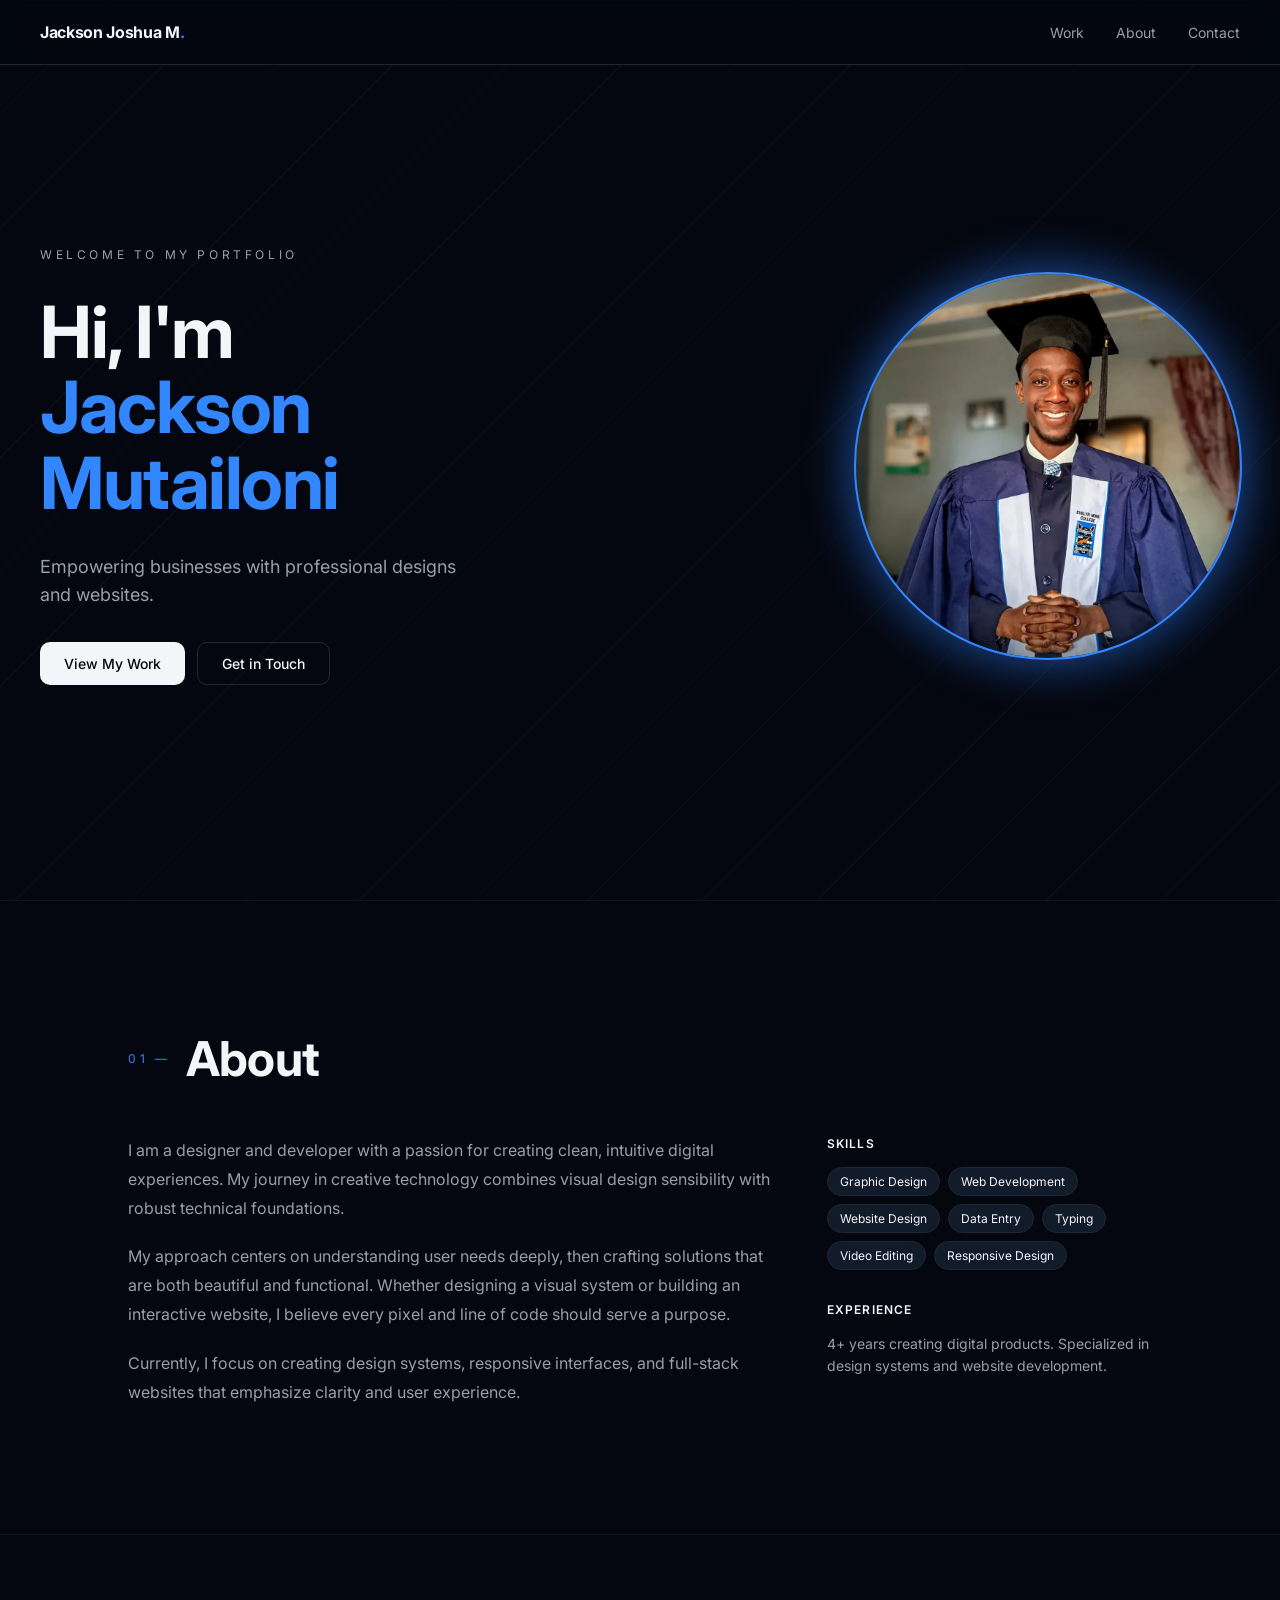
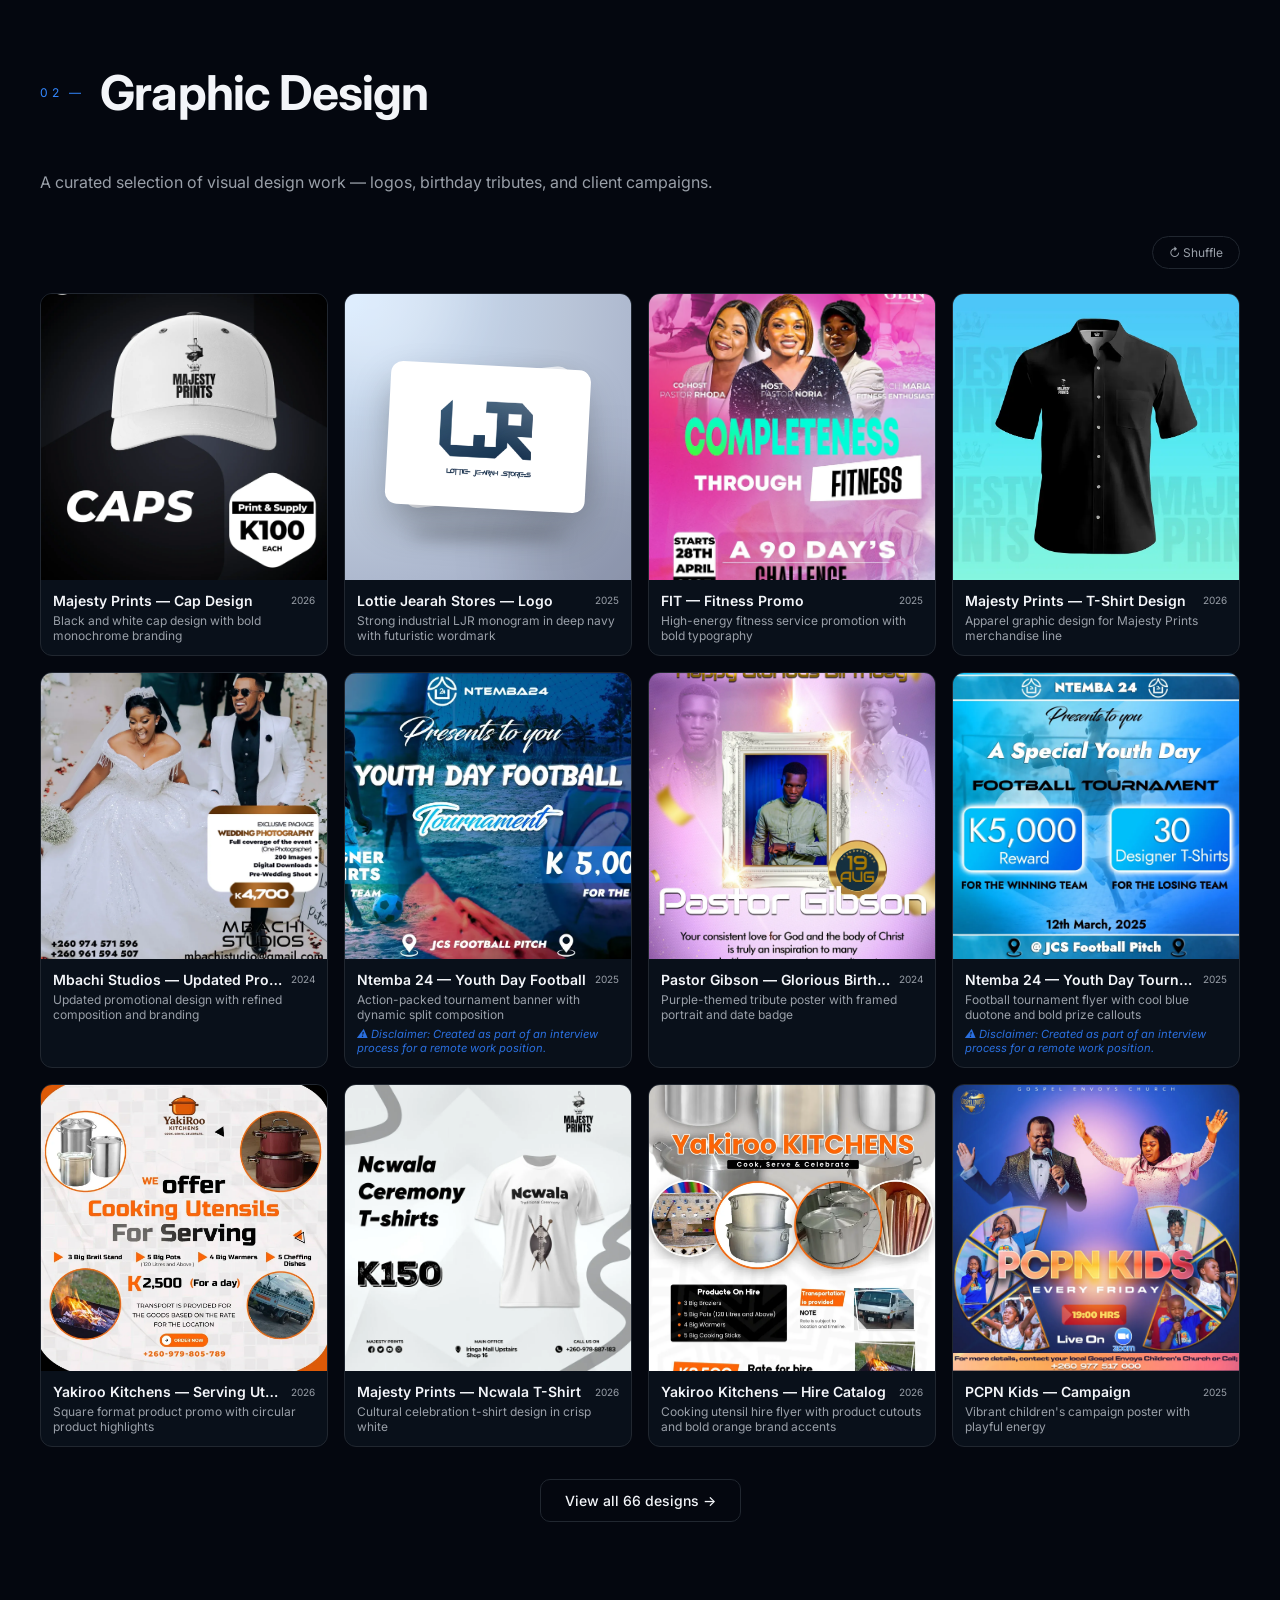
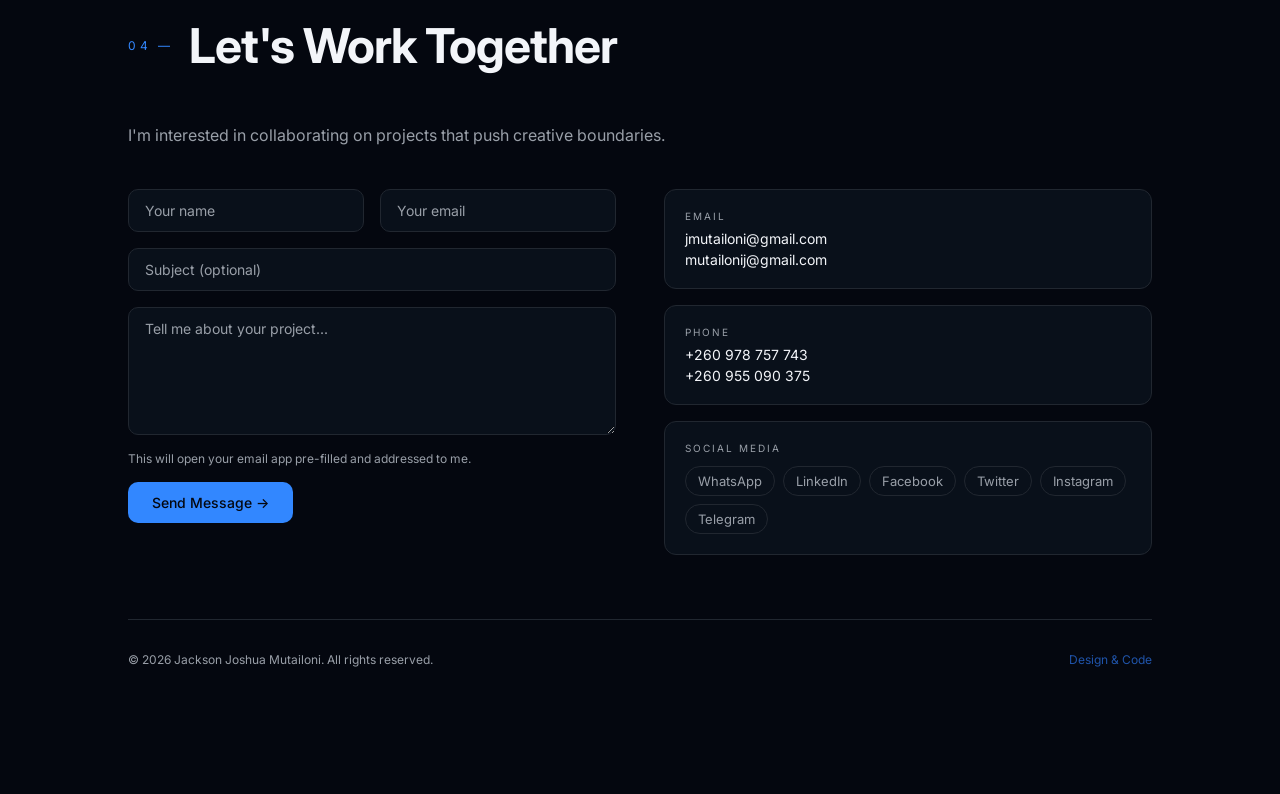
==== index.html @ e0e043cd "Add files via upload" ====
<!DOCTYPE html>
<html lang="en">
<head>
  <meta charset="UTF-8" />
  <meta name="viewport" content="width=device-width, initial-scale=1.0" />
  <title>Jackson Mutailoni — Designer & Developer Portfolio</title>

  <!-- Preconnect for Google Fonts -->
  <link rel="preconnect" href="https://fonts.googleapis.com">
  <link rel="preconnect" href="https://fonts.gstatic.com" crossorigin>
  <link href="https://fonts.googleapis.com/css2?family=Inter:wght@400;500;600;700&display=swap" rel="stylesheet">

  <!-- Preload hero image (above the fold — no lazy load) -->
  <link rel="preload" as="image" href="images/profile.webp" type="image/webp">

  <!-- Stylesheet -->
  <link rel="stylesheet" href="css/style.css">
</head>
<body>

  <header class="site-header">
    <div class="header-inner">
      <a href="#top" class="logo">Jackson Joshua M<span>.</span></a>
      <nav class="nav">
        <a href="#work">Work</a>
        <a href="#about">About</a>
        <a href="#contact">Contact</a>
      </nav>
    </div>
  </header>

  <main>
    <!-- ── Hero ── -->
    <section id="top" class="hero">
      <div class="hero-inner">
        <div class="hero-text">
          <p class="hero-eyebrow">Welcome to my portfolio</p>
          <h1 class="hero-title">
            Hi, I'm <br><span class="accent">Jackson Mutailoni</span>
          </h1>
          <p class="hero-sub">Empowering businesses with professional designs and websites.</p>
          <div class="hero-btns">
            <a href="#work" class="btn-primary">View My Work</a>
            <a href="#contact" class="btn-outline">Get in Touch</a>
          </div>
        </div>
        <div class="hero-photo-wrap">
          <div class="hero-photo-ring">
            <div class="hero-photo-glow"></div>
            <div class="hero-photo-circle">
              <!-- fetchpriority=high: hero image loads first, no lazy -->
              <img src="images/profile.webp" alt="Jackson Mutailoni" fetchpriority="high" width="600" height="600" />
            </div>
          </div>
        </div>
      </div>
    </section>

    <!-- ── About ── -->
    <section id="about" class="section reveal">
      <div class="section-inner-md">
        <div class="section-heading">
          <span class="section-num">01 —</span>
          <h2 class="section-title">About</h2>
        </div>
        <div class="about-grid">
          <div class="about-text">
            <p>I am a designer and developer with a passion for creating clean, intuitive digital experiences. My journey in creative technology combines visual design sensibility with robust technical foundations.</p>
            <p>My approach centers on understanding user needs deeply, then crafting solutions that are both beautiful and functional. Whether designing a visual system or building an interactive website, I believe every pixel and line of code should serve a purpose.</p>
            <p>Currently, I focus on creating design systems, responsive interfaces, and full-stack websites that emphasize clarity and user experience.</p>
          </div>
          <div>
            <h3 class="skills-title">Skills</h3>
            <div class="skills-list" id="skillsList"></div>
            <h3 class="skills-title">Experience</h3>
            <p class="exp-text">4+ years creating digital products. Specialized in design systems and website development.</p>
          </div>
        </div>
      </div>
    </section>

    <!-- ── Graphic Design ── -->
    <section id="work" class="section reveal">
      <div class="section-inner">
        <div class="section-heading">
          <span class="section-num">02 —</span>
          <h2 class="section-title">Graphic Design</h2>
        </div>
        <p class="section-sub">A curated selection of visual design work — logos, birthday tributes, and client campaigns.</p>
        <div class="shuffle-row">
          <button class="btn-shuffle" id="shuffleBtn">↻ Shuffle</button>
        </div>
        <div class="design-grid" id="designGrid"></div>
        <div style="text-align:center">
          <a href="designs.html" class="btn-view-all" id="viewAllBtn">View all designs →</a>
        </div>
      </div>
    </section>

    <!-- ── Web Development ── -->
    <section id="web" class="section reveal">
      <div class="section-inner">
        <div class="section-heading">
          <span class="section-num">03 —</span>
          <h2 class="section-title">Website Design & Development</h2>
        </div>
        <p class="section-sub">Featured projects demonstrating full-stack development, responsive design, and performance optimization.</p>
        <div class="projects-grid" id="projectsGrid"></div>
      </div>
    </section>

    <!-- ── Contact ── -->
    <section id="contact" class="section reveal">
      <div class="section-inner-md">
        <div class="section-heading">
          <span class="section-num">04 —</span>
          <h2 class="section-title">Let's Work Together</h2>
        </div>
        <p class="section-sub">I'm interested in collaborating on projects that push creative boundaries.</p>
        <div class="contact-grid">
          <form class="contact-form" id="contactForm">
            <div class="form-row">
              <input class="form-input" type="text" id="fname" placeholder="Your name" required />
              <input class="form-input" type="email" id="femail" placeholder="Your email" required />
            </div>
            <input class="form-input" type="text" id="fsubject" placeholder="Subject (optional)" />
            <textarea class="form-input form-textarea" id="fmessage" rows="5" placeholder="Tell me about your project..." required></textarea>
            <div class="form-footer">
              <p class="form-note" id="formNote">This will open your email app pre-filled and addressed to me.</p>
              <button type="submit" class="btn-send">Send Message →</button>
            </div>
          </form>
          <div class="contact-cards">
            <div class="contact-card">
              <p class="contact-card-label">Email</p>
              <a href="mailto:jmutailoni@gmail.com" class="contact-card-value">jmutailoni@gmail.com</a>
              <a href="mailto:mutailonij@gmail.com" class="contact-card-value" style="margin-top:0.25rem">mutailonij@gmail.com</a>
            </div>
            <div class="contact-card">
              <p class="contact-card-label">Phone</p>
              <a href="tel:+260978757743" class="contact-card-value">+260 978 757 743</a>
              <a href="tel:+260955090375" class="contact-card-value" style="margin-top:0.25rem">+260 955 090 375</a>
            </div>
            
            <div class="socials-card">
              <p class="socials-label">Social Media</p>
              <div class="social-links">
                <a href="https://wa.me/260955090375" target="_blank" rel="noreferrer" class="social-link">WhatsApp</a>
                <a href="https://www.linkedin.com/in/jackson-mutailoni-601905213/" target="_blank" rel="noreferrer" class="social-link">LinkedIn</a>
                <a href="https://web.facebook.com/profile.php?id=100010753353886" target="_blank" rel="noreferrer" class="social-link">Facebook</a>
                <a href="https://x.com/JMutailoni1" target="_blank" rel="noreferrer" class="social-link">Twitter</a>
                <a href="https://www.instagram.com/jackson_joshua_mutailoni/" target="_blank" rel="noreferrer" class="social-link">Instagram</a>
                <a href="https://t.me/jacksonjjmm" target="_blank" rel="noreferrer" class="social-link">Telegram</a>
              </div>
            </div>
          </div>
        </div>
        <footer>
          <p class="footer-copy">© <span id="year"></span> Jackson Joshua Mutailoni. All rights reserved.</p>
          <p class="footer-tag">Design & Code</p>
        </footer>
      </div>
    </section>
  </main>

  <!-- ── Lightbox ── -->
  <div class="lightbox hidden" id="lightbox">
    <button class="lb-close" id="lbClose">✕</button>
    <button class="lb-prev" id="lbPrev">&#8249;</button>
    <button class="lb-next" id="lbNext">&#8250;</button>
    <div class="lb-content" id="lbContent"></div>
  </div>

  <!-- Scripts deferred so they don't block rendering -->
  <script src="js/works-data.js" defer></script>
  <script src="js/index.js" defer></script>
</body>
</html>
---- css/style.css ----
/* ── Reset & Variables ── */
:root {
  --radius: 0.625rem;
  --background: oklch(0.13 0.02 260);
  --foreground: oklch(0.97 0.005 260);
  --card: oklch(0.17 0.025 260);
  --card-foreground: oklch(0.97 0.005 260);
  --primary: oklch(0.65 0.22 260);
  --primary-foreground: oklch(0.13 0.02 260);
  --secondary: oklch(0.22 0.03 260);
  --secondary-foreground: oklch(0.97 0.005 260);
  --muted: oklch(0.22 0.03 260);
  --muted-foreground: oklch(0.7 0.015 260);
  --border: oklch(0.27 0.02 260);
  --input: oklch(0.27 0.02 260);
  --ring: oklch(0.65 0.22 260);
}

*, *::before, *::after { box-sizing: border-box; margin: 0; padding: 0; border-color: var(--border); }
html { scroll-behavior: smooth; }
body {
  background-color: var(--background);
  color: var(--foreground);
  font-family: 'Inter', ui-sans-serif, system-ui, -apple-system, "Segoe UI", Roboto, sans-serif;
  min-height: 100vh;
  -webkit-font-smoothing: antialiased;
}
h1, h2, h3, h4 { letter-spacing: -0.02em; }
a { text-decoration: none; color: inherit; }
img { display: block; max-width: 100%; }
button { cursor: pointer; font-family: inherit; border: none; background: none; }

/* ── Reveal Animation ── */
.reveal { opacity: 0; transform: translateY(28px); transition: opacity 0.8s ease-out, transform 0.8s cubic-bezier(0.22, 1, 0.36, 1); will-change: opacity, transform; }
.reveal.is-visible { opacity: 1; transform: translateY(0); }
@media (prefers-reduced-motion: reduce) { .reveal { opacity: 1; transform: none; transition: none; } }

/* ── Header ── */
.site-header {
  position: fixed; top: 0; left: 0; right: 0; z-index: 50;
  backdrop-filter: blur(12px); -webkit-backdrop-filter: blur(12px);
  background: oklch(0.13 0.02 260 / 0.7);
  border-bottom: 1px solid var(--border);
}
.header-inner {
  max-width: 80rem; margin: 0 auto; padding: 0 1.5rem;
  height: 4rem; display: flex; align-items: center; justify-content: space-between;
}
@media (min-width: 768px) { .header-inner { padding: 0 2.5rem; } }
.logo { font-weight: 700; letter-spacing: -0.02em; color: var(--foreground); font-size: 1rem; }
.logo span { color: var(--primary); }
.nav { display: flex; align-items: center; gap: 1.5rem; }
@media (min-width: 768px) { .nav { gap: 2rem; } }
.nav a { font-size: 0.875rem; color: var(--muted-foreground); transition: color 0.2s; }
.nav a:hover { color: var(--foreground); }

/* ── Hero ── */
.hero {
  position: relative; min-height: 100vh; display: flex; align-items: center; padding: 6rem 1.5rem 4rem;
  background-image: repeating-linear-gradient(135deg, transparent 0, transparent 80px, oklch(1 0 0 / 0.025) 80px, oklch(1 0 0 / 0.025) 81px);
}
@media (min-width: 768px) { .hero { padding: 6rem 2.5rem 4rem; } }
.hero-inner { max-width: 80rem; margin: 0 auto; width: 100%; display: grid; gap: 3rem; align-items: center; }
@media (min-width: 768px) { .hero-inner { grid-template-columns: 1fr 1fr; gap: 4rem; } }
.hero-text { display: flex; flex-direction: column; gap: 2rem; }
.hero-eyebrow { font-size: 0.75rem; letter-spacing: 0.3em; text-transform: uppercase; color: var(--muted-foreground); }
.hero-title { font-size: clamp(2.75rem, 7vw, 4.5rem); font-weight: 700; line-height: 1.05; }
.hero-title .accent { color: var(--primary); }
.hero-sub { font-size: 1.125rem; color: var(--muted-foreground); max-width: 28rem; line-height: 1.6; }
.hero-btns { display: flex; flex-wrap: wrap; gap: 0.75rem; }
.btn-primary {
  display: inline-flex; align-items: center; justify-content: center;
  border-radius: var(--radius); background: var(--foreground); color: var(--background);
  padding: 0.75rem 1.5rem; font-size: 0.875rem; font-weight: 500; transition: opacity 0.2s;
}
.btn-primary:hover { opacity: 0.9; }
.btn-outline {
  display: inline-flex; align-items: center; justify-content: center;
  border-radius: var(--radius); border: 1px solid var(--border); background: transparent;
  color: var(--foreground); padding: 0.75rem 1.5rem; font-size: 0.875rem; font-weight: 500; transition: background 0.2s;
}
.btn-outline:hover { background: var(--secondary); }
.hero-photo-wrap { display: flex; justify-content: center; }
@media (min-width: 768px) { .hero-photo-wrap { justify-content: flex-end; } }
.hero-photo-ring { position: relative; }
.hero-photo-glow { position: absolute; inset: -0.5rem; border-radius: 50%; background: oklch(0.65 0.22 260 / 0.2); filter: blur(24px); }
.hero-photo-circle {
  position: relative;
  width: clamp(16rem, 30vw, 26rem); height: clamp(16rem, 30vw, 26rem);
  border-radius: 50%; overflow: hidden;
  outline: 2px solid var(--primary);
  box-shadow: 0 0 60px -10px oklch(0.65 0.22 260 / 0.6);
}
.hero-photo-circle img { width: 100%; height: 100%; object-fit: cover; object-position: center top; }

/* ── Section shared ── */
.section { padding: 6rem 1.5rem; border-top: 1px solid oklch(0.27 0.02 260 / 0.4); }
@media (min-width: 768px) { .section { padding: 8rem 2.5rem; } }
.section-inner { max-width: 80rem; margin: 0 auto; }
.section-inner-md { max-width: 64rem; margin: 0 auto; }
.section-heading { display: flex; align-items: center; gap: 1rem; margin-bottom: 3rem; }
.section-num { font-size: 0.75rem; letter-spacing: 0.3em; text-transform: uppercase; color: var(--primary); }
.section-title { font-size: clamp(2rem, 5vw, 3rem); font-weight: 700; }
.section-sub { color: var(--muted-foreground); max-width: 42rem; margin-bottom: 2.5rem; line-height: 1.6; }

/* ── About ── */
.about-grid { display: grid; gap: 3rem; }
@media (min-width: 768px) { .about-grid { grid-template-columns: 2fr 1fr; } }
.about-text { display: flex; flex-direction: column; gap: 1.25rem; color: var(--muted-foreground); line-height: 1.8; }
.skills-title { font-size: 0.75rem; font-weight: 600; letter-spacing: 0.1em; text-transform: uppercase; color: var(--foreground); margin-bottom: 1rem; }
.skills-list { display: flex; flex-wrap: wrap; gap: 0.5rem; margin-bottom: 2rem; }
.skill-tag { font-size: 0.75rem; padding: 0.375rem 0.75rem; border-radius: 9999px; background: var(--secondary); color: var(--secondary-foreground); border: 1px solid var(--border); }
.exp-text { font-size: 0.875rem; color: var(--muted-foreground); line-height: 1.6; }

/* ── Graphic Design ── */
.shuffle-row { display: flex; justify-content: flex-end; margin-bottom: 1.5rem; }
.btn-shuffle { font-size: 0.75rem; padding: 0.5rem 1rem; border-radius: 9999px; border: 1px solid var(--border); color: var(--muted-foreground); background: transparent; transition: color 0.2s, border-color 0.2s; }
.btn-shuffle:hover { color: var(--foreground); border-color: oklch(0.97 0.005 260 / 0.4); }
.design-grid { display: grid; grid-template-columns: repeat(2, 1fr); gap: 1rem; }
@media (min-width: 768px) { .design-grid { grid-template-columns: repeat(3, 1fr); } }
@media (min-width: 1024px) { .design-grid { grid-template-columns: repeat(4, 1fr); } }

.design-card {
  border-radius: 0.75rem; overflow: hidden;
  background: var(--card); border: 1px solid var(--border);
  transition: border-color 0.3s, box-shadow 0.3s, transform 0.3s; cursor: pointer;
}
.design-card:hover { border-color: oklch(0.65 0.22 260 / 0.6); box-shadow: 0 25px 50px -12px oklch(0.65 0.22 260 / 0.1); transform: translateY(-4px); }
.card-thumb { position: relative; aspect-ratio: 1/1; overflow: hidden; background: var(--secondary); }
.card-thumb img { width: 100%; height: 100%; object-fit: cover; transition: transform 0.5s; }
.design-card:hover .card-thumb img { transform: scale(1.05); }
.card-cat-badge {
  position: absolute; top: 0.75rem; right: 0.75rem;
  font-size: 0.625rem; letter-spacing: 0.2em; text-transform: uppercase;
  background: oklch(0.13 0.02 260 / 0.8); color: var(--foreground);
  padding: 0.25rem 0.5rem; border-radius: 9999px; backdrop-filter: blur(4px);
  opacity: 0; transition: opacity 0.2s;
}
.design-card:hover .card-cat-badge { opacity: 1; }
.card-overlay {
  position: absolute; inset: 0;
  background: linear-gradient(to top, oklch(0.13 0.02 260 / 0.8), transparent);
  opacity: 0; transition: opacity 0.2s; display: flex; align-items: flex-end; padding: 1rem;
}
.card-overlay span { font-size: 0.75rem; color: oklch(0.97 0.005 260 / 0.9); }
.design-card:hover .card-overlay { opacity: 1; }

/* ── Logo Mockup ── */
.logo-mockup-wrap { width: 100%; height: 100%; transition: transform 0.5s; }
.design-card:hover .logo-mockup-wrap { transform: scale(1.05); }
.logo-mockup { position: relative; width: 100%; height: 100%; overflow: hidden; background: radial-gradient(ellipse at top left, oklch(0.92 0.04 250), oklch(0.82 0.03 260) 55%, oklch(0.72 0.04 270)); }
.logo-mockup-glow-tl { pointer-events: none; position: absolute; top: -33%; left: -25%; width: 66%; height: 66%; border-radius: 50%; background: rgba(255,255,255,0.3); filter: blur(32px); }
.logo-mockup-glow-br { pointer-events: none; position: absolute; bottom: -25%; right: -25%; width: 66%; height: 66%; border-radius: 50%; background: rgba(0,0,0,0.1); filter: blur(32px); }
.logo-card-back { position: absolute; left: 50%; top: 50%; transform: translate(-50%,-50%) rotate(-6deg); width: 62%; height: 44%; border-radius: 0.75rem; background: rgba(255,255,255,0.7); box-shadow: 0 10px 30px rgba(0,0,0,0.15); }
.logo-card-front { position: absolute; left: 50%; top: 50%; transform: translate(-50%,-50%) rotate(3deg); width: 70%; height: 50%; border-radius: 0.75rem; background: #fff; box-shadow: 0 20px 40px rgba(0,0,0,0.2); display: flex; align-items: center; justify-content: center; padding: 1rem; overflow: hidden; }
.logo-card-front img { max-width: 100%; max-height: 100%; object-fit: contain; }
.logo-card-shine { pointer-events: none; position: absolute; inset: 0; border-radius: 0.75rem; background: linear-gradient(to top right, transparent, rgba(255,255,255,0), rgba(255,255,255,0.4)); }
.logo-card-shadow { pointer-events: none; position: absolute; left: 50%; transform: translateX(-50%); bottom: 14%; width: 55%; height: 12px; border-radius: 50%; background: rgba(0,0,0,0.25); filter: blur(8px); }

.card-info { padding: 0.75rem; }
.card-info-row { display: flex; align-items: center; justify-content: space-between; gap: 0.5rem; margin-bottom: 0.25rem; }
.card-title { font-size: 0.875rem; font-weight: 600; color: var(--foreground); white-space: nowrap; overflow: hidden; text-overflow: ellipsis; }
.card-year { font-size: 0.625rem; color: var(--muted-foreground); flex-shrink: 0; }
.card-desc { font-size: 0.75rem; color: var(--muted-foreground); display: -webkit-box; -webkit-line-clamp: 2; -webkit-box-orient: vertical; overflow: hidden; }
.card-note { font-size: 0.7rem; color: oklch(0.65 0.22 260 / 0.8); font-style: italic; margin-top: 0.35rem; }

.btn-view-all {
  display: inline-flex; align-items: center; justify-content: center; margin-top: 2rem;
  border-radius: var(--radius); border: 1px solid var(--border); background: transparent;
  color: var(--foreground); padding: 0.75rem 1.5rem; font-size: 0.875rem; font-weight: 500; transition: background 0.2s;
}
.btn-view-all:hover { background: var(--secondary); }

/* ── Web Projects ── */
.projects-grid { display: grid; gap: 1.5rem; }
@media (min-width: 768px) { .projects-grid { grid-template-columns: repeat(3, 1fr); } }
.project-card { background: var(--card); border: 1px solid var(--border); border-radius: 0.75rem; padding: 1.5rem; transition: border-color 0.3s, box-shadow 0.3s; }
.project-card:hover { border-color: oklch(0.65 0.22 260 / 0.5); box-shadow: 0 10px 40px -10px oklch(0.65 0.22 260 / 0.1); }
.project-year { font-size: 0.75rem; letter-spacing: 0.1em; color: var(--primary); margin-bottom: 0.5rem; display: block; }
.project-name { font-size: 1.125rem; font-weight: 700; margin-bottom: 0.5rem; }
.project-desc { font-size: 0.875rem; color: var(--muted-foreground); line-height: 1.6; margin-bottom: 1rem; }
.project-stack { display: flex; flex-wrap: wrap; gap: 0.375rem; }
.stack-tag { font-size: 0.75rem; padding: 0.25rem 0.625rem; border-radius: 9999px; background: var(--secondary); border: 1px solid var(--border); color: var(--muted-foreground); }
.project-footer { margin-top: 1rem; padding-top: 0.75rem; border-top: 1px solid var(--border); }
.project-link { font-size: 0.8125rem; font-weight: 500; color: var(--primary); transition: opacity 0.2s; }
.project-link:hover { opacity: 0.75; }
.project-link--soon { font-size: 0.8125rem; color: var(--muted-foreground); font-style: italic; cursor: default; }

/* ── Contact ── */
.contact-grid { display: grid; gap: 3rem; }
@media (min-width: 768px) { .contact-grid { grid-template-columns: 1fr 1fr; } }
.contact-form { display: flex; flex-direction: column; gap: 1rem; }
.form-row { display: grid; grid-template-columns: 1fr 1fr; gap: 1rem; }
@media (max-width: 420px) { .form-row { grid-template-columns: 1fr; } }
.form-input {
  width: 100%; padding: 0.75rem 1rem; border-radius: var(--radius);
  background: var(--card); border: 1px solid var(--border);
  color: var(--foreground); font-size: 0.875rem; font-family: inherit;
  transition: border-color 0.2s, box-shadow 0.2s; outline: none;
}
.form-input:focus { border-color: var(--primary); box-shadow: 0 0 0 3px oklch(0.65 0.22 260 / 0.15); }
.form-input::placeholder { color: var(--muted-foreground); }
.form-textarea { resize: vertical; min-height: 8rem; }
.form-footer { display: flex; align-items: center; justify-content: space-between; gap: 1rem; flex-wrap: wrap; }
.form-note { font-size: 0.75rem; color: var(--muted-foreground); }
.btn-send {
  display: inline-flex; align-items: center; gap: 0.5rem;
  background: var(--primary); color: var(--primary-foreground);
  padding: 0.75rem 1.5rem; border-radius: var(--radius);
  font-size: 0.875rem; font-weight: 500; transition: opacity 0.2s; border: none; cursor: pointer; font-family: inherit;
}
.btn-send:hover { opacity: 0.9; }
.contact-cards { display: flex; flex-direction: column; gap: 1rem; }
.contact-card { background: var(--card); border: 1px solid var(--border); border-radius: 0.75rem; padding: 1.25rem; }
.contact-card-label { font-size: 0.625rem; letter-spacing: 0.2em; text-transform: uppercase; color: var(--muted-foreground); margin-bottom: 0.5rem; }
.contact-card-value { font-size: 0.875rem; color: var(--foreground); transition: color 0.2s; display: block; }
.contact-card-value:hover { color: var(--primary); }
.socials-card { background: var(--card); border: 1px solid var(--border); border-radius: 0.75rem; padding: 1.25rem; }
.socials-label { font-size: 0.625rem; letter-spacing: 0.2em; text-transform: uppercase; color: var(--muted-foreground); margin-bottom: 0.75rem; }
.social-links { display: flex; flex-wrap: wrap; gap: 0.5rem; }
.social-link { font-size: 0.8125rem; color: var(--muted-foreground); padding: 0.375rem 0.75rem; border-radius: 9999px; border: 1px solid var(--border); transition: color 0.2s, border-color 0.2s; }
.social-link:hover { color: var(--foreground); border-color: oklch(0.97 0.005 260 / 0.4); }

footer { margin-top: 4rem; padding-top: 2rem; border-top: 1px solid var(--border); display: flex; align-items: center; justify-content: space-between; flex-wrap: wrap; gap: 1rem; }
.footer-copy { font-size: 0.75rem; color: var(--muted-foreground); }
.footer-tag { font-size: 0.75rem; color: oklch(0.65 0.22 260 / 0.6); }

/* ── Lightbox ── */
.lightbox { position: fixed; inset: 0; z-index: 100; background: oklch(0.13 0.02 260 / 0.95); backdrop-filter: blur(12px); display: flex; align-items: center; justify-content: center; padding: 1rem; animation: fadeIn 0.2s ease; }
@media (min-width: 768px) { .lightbox { padding: 2.5rem; } }
@keyframes fadeIn { from { opacity: 0; } to { opacity: 1; } }
.lightbox.hidden { display: none; }
.lb-close { position: absolute; top: 1rem; right: 1rem; width: 2.5rem; height: 2.5rem; border-radius: 50%; background: var(--card); border: 1px solid var(--border); color: var(--foreground); display: flex; align-items: center; justify-content: center; font-size: 1.25rem; transition: background 0.2s, color 0.2s; cursor: pointer; }
@media (min-width: 768px) { .lb-close { top: 1.5rem; right: 1.5rem; } }
.lb-close:hover { background: var(--primary); color: var(--primary-foreground); }
.lb-prev, .lb-next { position: absolute; top: 50%; transform: translateY(-50%); width: 3rem; height: 3rem; border-radius: 50%; background: oklch(0.17 0.025 260 / 0.9); border: 1px solid var(--border); color: var(--foreground); display: flex; align-items: center; justify-content: center; font-size: 1.5rem; transition: background 0.2s, color 0.2s; cursor: pointer; z-index: 10; }
.lb-prev { left: 0.5rem; } .lb-next { right: 0.5rem; }
@media (max-width: 480px) {
  .lb-prev, .lb-next { width: 2.25rem; height: 2.25rem; font-size: 1.125rem; }
  .lb-close { width: 2rem; height: 2rem; font-size: 1rem; }
}
@media (min-width: 768px) { .lb-prev { left: 1.5rem; } .lb-next { right: 1.5rem; } }
.lb-prev:hover, .lb-next:hover { background: var(--primary); color: var(--primary-foreground); }
.lb-content { max-width: 64rem; max-height: 100%; display: flex; flex-direction: column; gap: 1rem; align-items: center; }
.lb-img-wrap { position: relative; max-height: 80vh; max-width: 100%; overflow: hidden; border-radius: 0.75rem; display: flex; align-items: center; justify-content: center; touch-action: none; }
.lb-img { max-height: 80vh; max-width: 100%; object-fit: contain; border-radius: 0.75rem; box-shadow: 0 25px 50px rgba(0,0,0,0.5); transition: transform 0.15s ease-out; user-select: none; -webkit-user-drag: none; }
.lb-zoom-controls {
  position: absolute; bottom: 0.75rem; left: 50%; transform: translateX(-50%);
  display: flex; align-items: center; gap: 0.5rem;
  background: oklch(0.13 0.02 260 / 0.85); border: 1px solid var(--border);
  border-radius: 9999px; padding: 0.35rem 0.6rem; backdrop-filter: blur(6px);
}
.lb-zoom-controls.lb-zoom-hidden { display: none; }
.lb-zoom-btn {
  width: 1.75rem; height: 1.75rem; border-radius: 50%; background: var(--card);
  border: 1px solid var(--border); color: var(--foreground);
  display: flex; align-items: center; justify-content: center;
  font-size: 1rem; line-height: 1; cursor: pointer; transition: background 0.2s, color 0.2s;
}
.lb-zoom-btn:hover { background: var(--primary); color: var(--primary-foreground); }
.lb-zoom-reset { font-size: 0.85rem; }
.lb-zoom-pct { font-size: 0.7rem; color: var(--muted-foreground); min-width: 2.75rem; text-align: center; }
.lb-logo-wrap { width: min(80vw,640px); aspect-ratio: 1/1; border-radius: 0.75rem; overflow: hidden; box-shadow: 0 25px 50px rgba(0,0,0,0.5); }
.lb-info { text-align: center; }
.lb-title { font-size: 1.125rem; font-weight: 600; }
.lb-desc { font-size: 0.875rem; color: var(--muted-foreground); margin-top: 0.25rem; }
.lb-note { font-size: 0.75rem; color: oklch(0.65 0.22 260 / 0.8); font-style: italic; margin-top: 0.5rem; max-width: 36rem; }
.lb-counter { font-size: 0.75rem; color: oklch(0.7 0.015 260 / 0.7); margin-top: 0.5rem; }

/* ── designs.html specific ── */
.back-link { display: inline-flex; align-items: center; gap: 0.5rem; font-size: 0.875rem; color: var(--muted-foreground); transition: color 0.2s; margin-bottom: 2rem; }
.back-link:hover { color: var(--foreground); }
.page { max-width: 80rem; margin: 0 auto; padding: 4rem 1.5rem 6rem; }
@media (min-width: 768px) { .page { padding: 6rem 2.5rem; } }
.page-heading { display: flex; align-items: center; gap: 1rem; margin-bottom: 1rem; }
.page-num { font-size: 0.75rem; letter-spacing: 0.3em; text-transform: uppercase; color: var(--primary); }
.page-title { font-size: clamp(2rem, 6vw, 3.25rem); font-weight: 700; }
.page-sub { color: var(--muted-foreground); max-width: 42rem; margin-bottom: 2.5rem; line-height: 1.6; }

.mobile-bar { display: flex; align-items: center; justify-content: space-between; gap: 0.75rem; margin-bottom: 1.5rem; }
@media (min-width: 1024px) { .mobile-bar { display: none; } }
.btn-filter-open { display: inline-flex; align-items: center; gap: 0.5rem; font-size: 0.875rem; padding: 0.5rem 1rem; border-radius: 9999px; border: 1px solid var(--border); color: var(--foreground); background: transparent; transition: border-color 0.2s; cursor: pointer; font-family: inherit; }
.btn-filter-open:hover { border-color: oklch(0.97 0.005 260 / 0.4); }
.btn-filter-open .muted { color: var(--muted-foreground); }
.btn-shuffle-sm { font-size: 0.75rem; padding: 0.5rem 1rem; border-radius: 9999px; border: 1px solid var(--border); color: var(--muted-foreground); background: transparent; transition: color 0.2s, border-color 0.2s; cursor: pointer; font-family: inherit; }
.btn-shuffle-sm:hover { color: var(--foreground); border-color: oklch(0.97 0.005 260 / 0.4); }

.main-grid { display: grid; gap: 2rem; }
@media (min-width: 1024px) { .main-grid { grid-template-columns: 220px 1fr; } }

.sidebar { display: none; }
@media (min-width: 1024px) { .sidebar { display: block; } }
.sidebar-sticky { position: sticky; top: 6rem; }
.sidebar-header { display: flex; align-items: center; justify-content: space-between; margin-bottom: 0.75rem; }
.sidebar-label { font-size: 0.75rem; letter-spacing: 0.2em; text-transform: uppercase; color: var(--muted-foreground); }
.btn-shuffle-tiny { font-size: 0.625rem; padding: 0.25rem 0.5rem; border-radius: 9999px; border: 1px solid var(--border); color: var(--muted-foreground); background: transparent; transition: color 0.2s, border-color 0.2s; cursor: pointer; font-family: inherit; }
.btn-shuffle-tiny:hover { color: var(--foreground); border-color: oklch(0.97 0.005 260 / 0.4); }

.filter-nav { display: flex; flex-direction: column; gap: 0.25rem; }
.filter-btn { display: flex; align-items: center; justify-content: space-between; gap: 0.5rem; text-align: left; font-size: 0.875rem; padding: 0.5rem 0.75rem; border-radius: var(--radius); border: 1px solid transparent; background: transparent; color: var(--muted-foreground); transition: color 0.2s, background 0.2s, border-color 0.2s; cursor: pointer; font-family: inherit; }
.filter-btn:hover:not(.active) { color: var(--foreground); background: var(--card); border-color: var(--border); }
.filter-btn.active { background: var(--primary); color: var(--primary-foreground); border-color: var(--primary); }
.filter-count { font-size: 0.625rem; opacity: 0.6; flex-shrink: 0; }
.filter-btn.active .filter-count { opacity: 0.8; }

.results-meta { font-size: 0.75rem; color: var(--muted-foreground); margin-bottom: 1rem; }
.results-meta .highlight { color: var(--foreground); }
.designs-grid { display: grid; grid-template-columns: repeat(2, 1fr); gap: 1rem; }
@media (min-width: 768px) { .designs-grid { grid-template-columns: repeat(3, 1fr); } }
.empty { color: var(--muted-foreground); padding: 2rem 0; }

.drawer-overlay { position: fixed; inset: 0; z-index: 40; background: oklch(0.13 0.02 260 / 0.8); backdrop-filter: blur(4px); display: none; }
.drawer-overlay.open { display: block; }
@media (min-width: 1024px) { .drawer-overlay { display: none !important; } }
.drawer { position: absolute; inset-block: 0; left: 0; width: 80%; max-width: 20rem; background: var(--background); border-right: 1px solid var(--border); padding: 1.5rem; overflow-y: auto; }
.drawer-head { display: flex; align-items: center; justify-content: space-between; margin-bottom: 1rem; }
.drawer-title { font-size: 0.875rem; font-weight: 600; }
.drawer-close { padding: 0.25rem; border-radius: var(--radius); background: transparent; border: none; color: var(--foreground); font-size: 1.25rem; cursor: pointer; transition: background 0.2s; font-family: inherit; }
.drawer-close:hover { background: var(--card); }
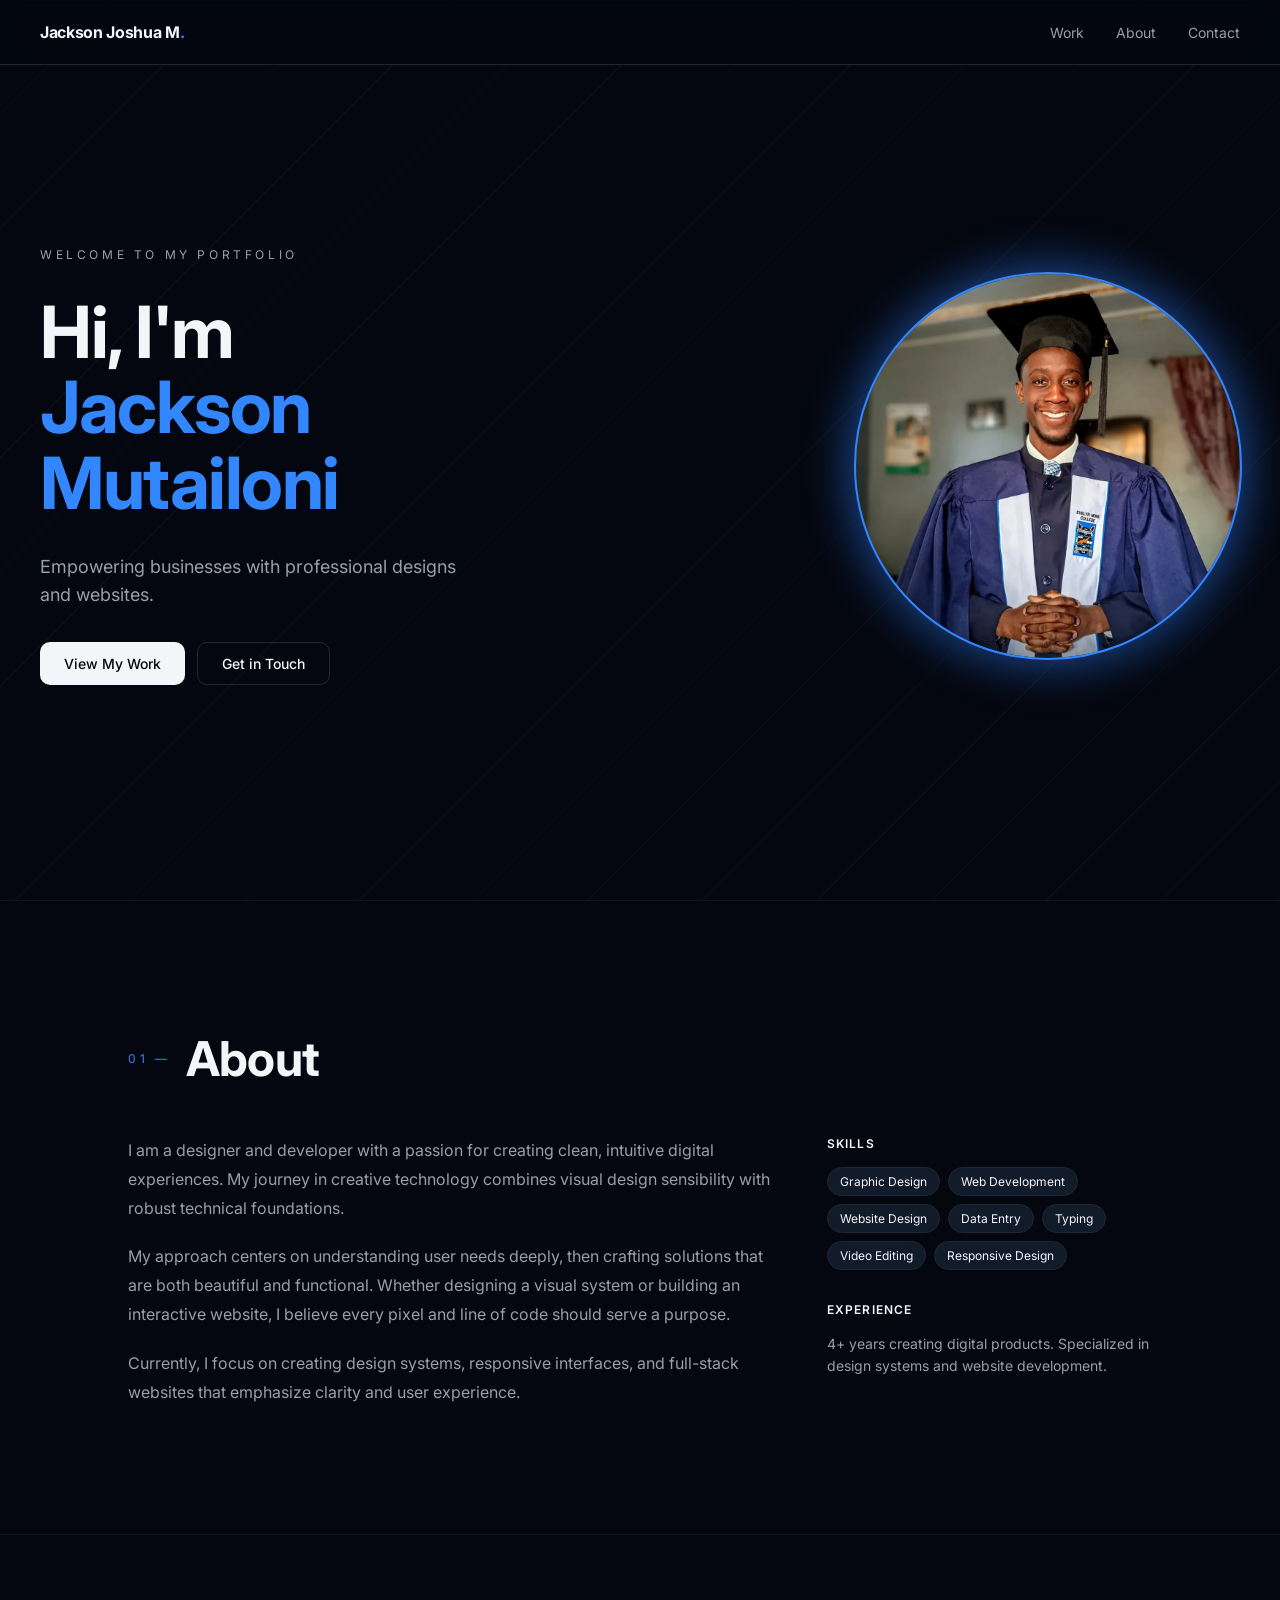
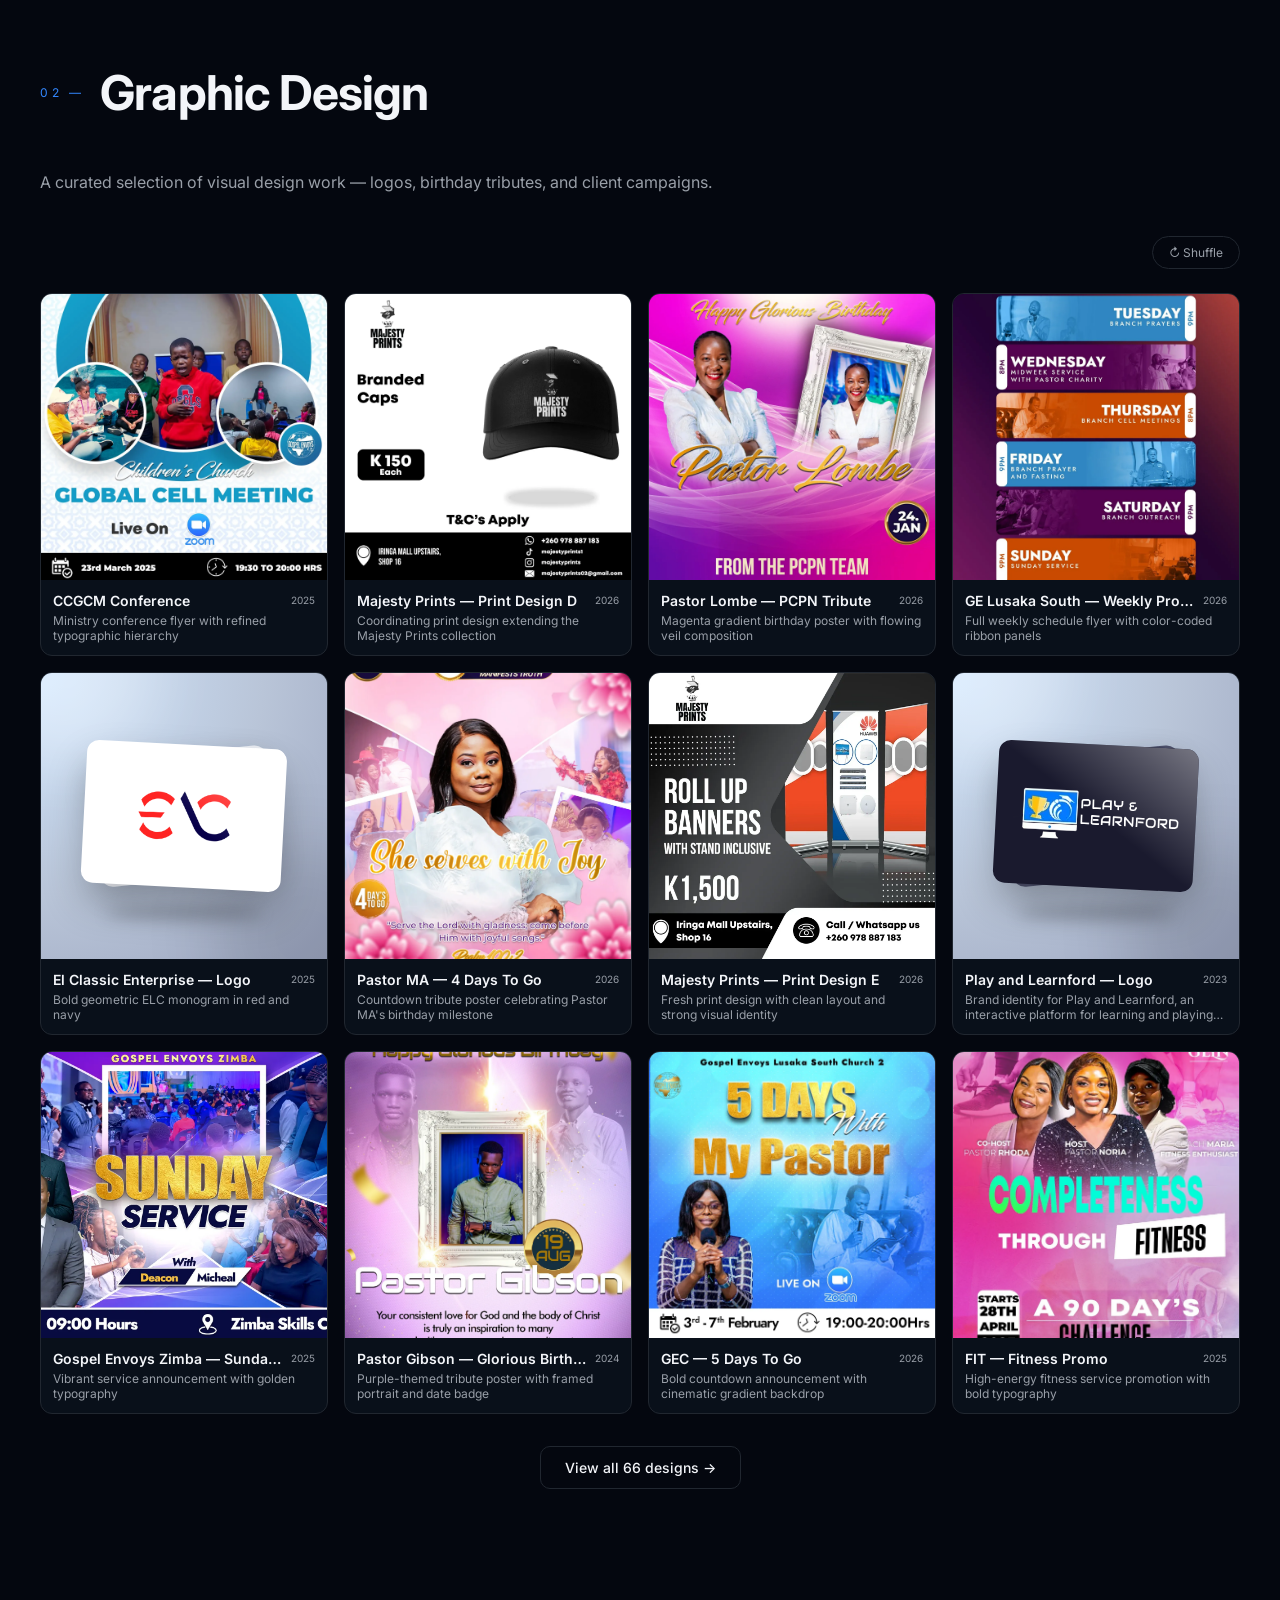
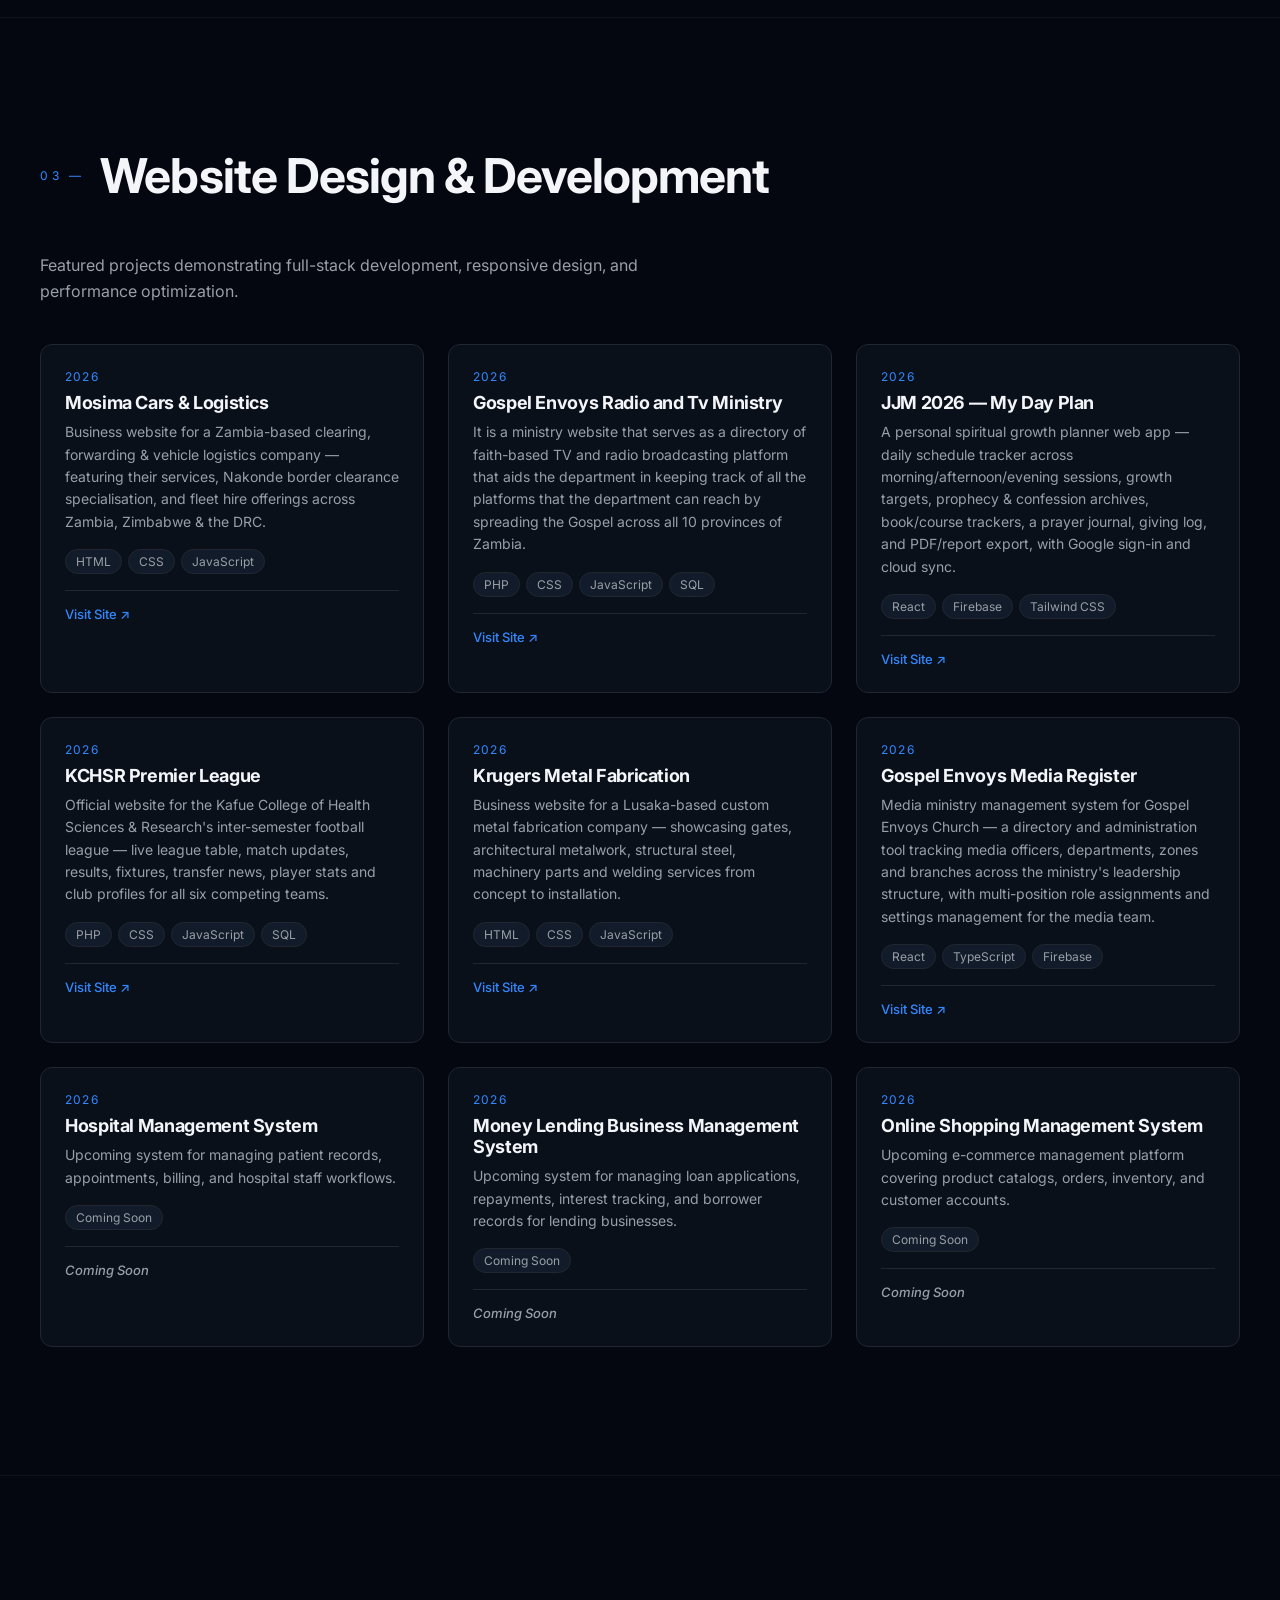
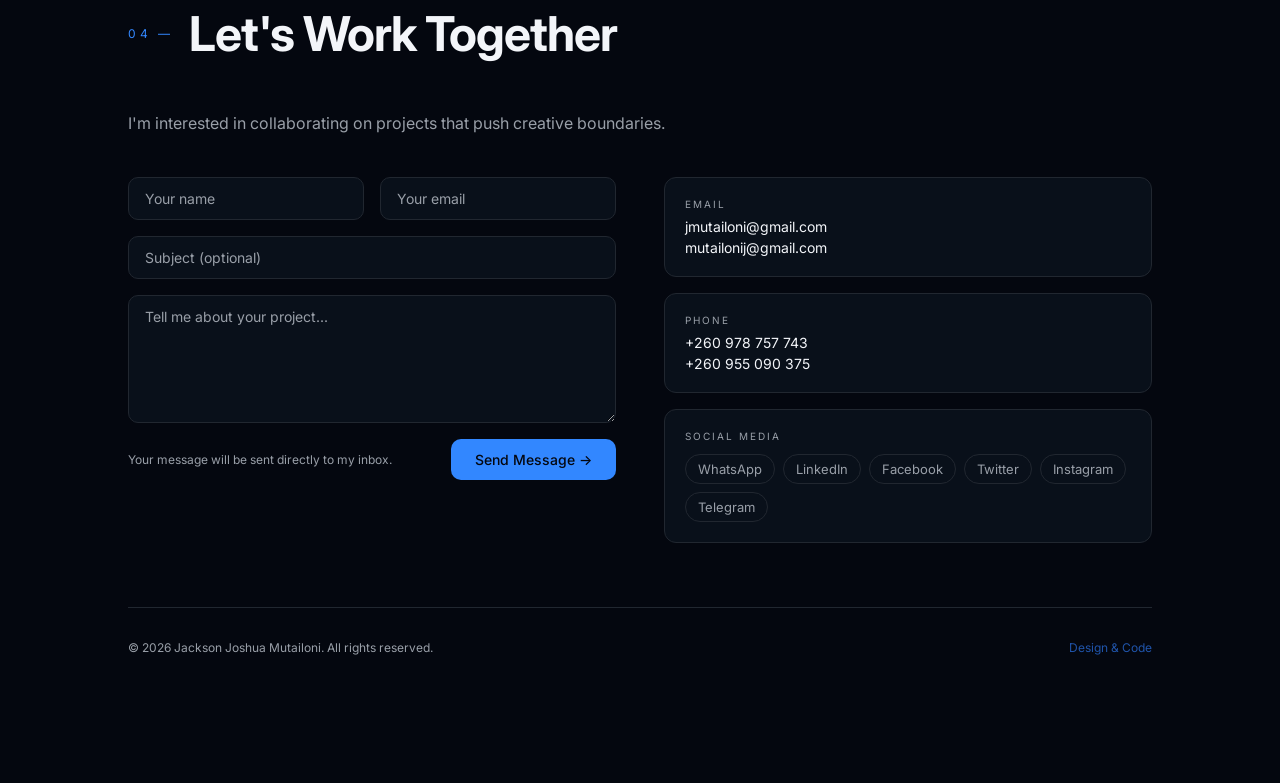
==== commit 4aa8c5c5: "Update index.html" ====
--- a/index.html
+++ b/index.html
@@ -118,15 +118,18 @@
         </div>
         <p class="section-sub">I'm interested in collaborating on projects that push creative boundaries.</p>
         <div class="contact-grid">
-          <form class="contact-form" id="contactForm">
+          <form class="contact-form" id="contactForm" name="contact" method="POST" data-netlify="true">
+            <!-- Hidden input required for Netlify bot detection -->
+            <input type="hidden" name="form-name" value="contact" />
+
             <div class="form-row">
-              <input class="form-input" type="text" id="fname" placeholder="Your name" required />
-              <input class="form-input" type="email" id="femail" placeholder="Your email" required />
+              <input class="form-input" type="text" id="fname" name="name" placeholder="Your name" required />
+              <input class="form-input" type="email" id="femail" name="email" placeholder="Your email" required />
             </div>
-            <input class="form-input" type="text" id="fsubject" placeholder="Subject (optional)" />
-            <textarea class="form-input form-textarea" id="fmessage" rows="5" placeholder="Tell me about your project..." required></textarea>
+            <input class="form-input" type="text" id="fsubject" name="subject" placeholder="Subject (optional)" />
+            <textarea class="form-input form-textarea" id="fmessage" name="message" rows="5" placeholder="Tell me about your project..." required></textarea>
             <div class="form-footer">
-              <p class="form-note" id="formNote">This will open your email app pre-filled and addressed to me.</p>
+              <p class="form-note" id="formNote">Your message will be sent directly to my inbox.</p>
               <button type="submit" class="btn-send">Send Message →</button>
             </div>
           </form>
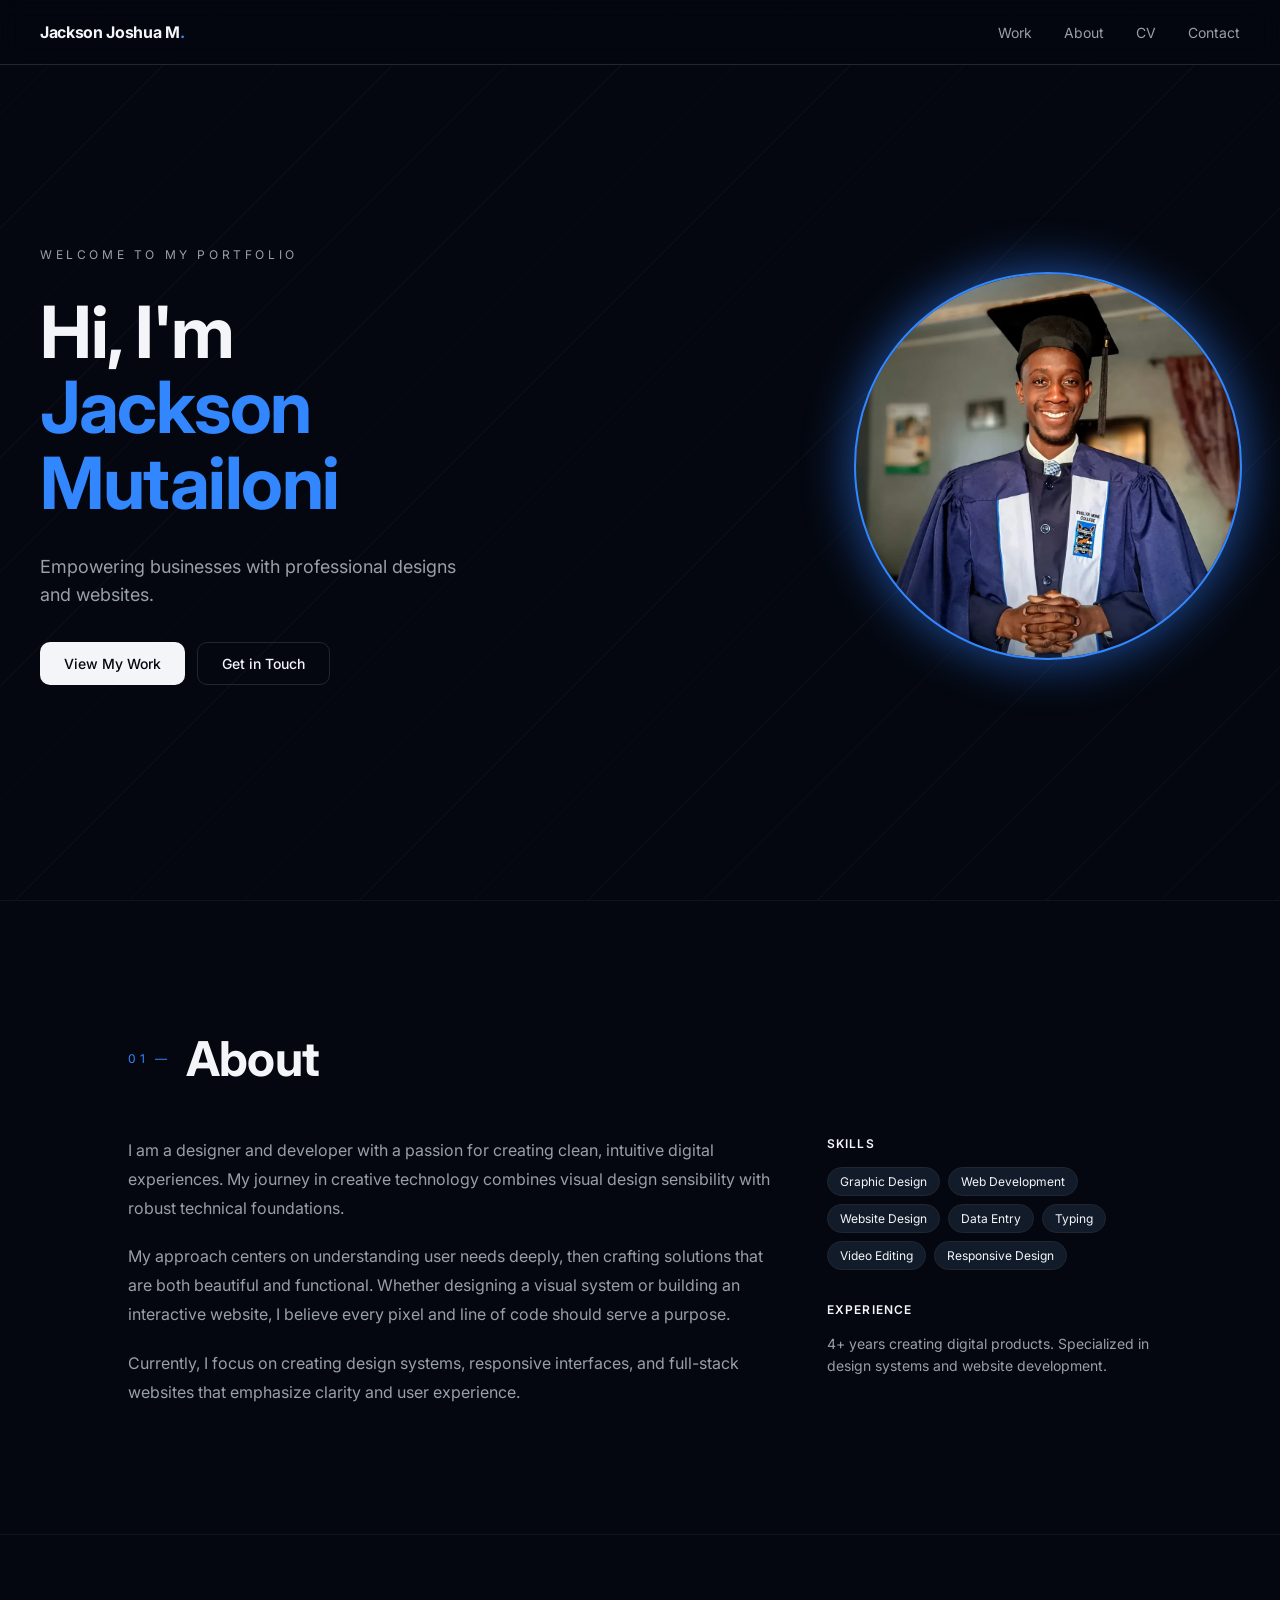
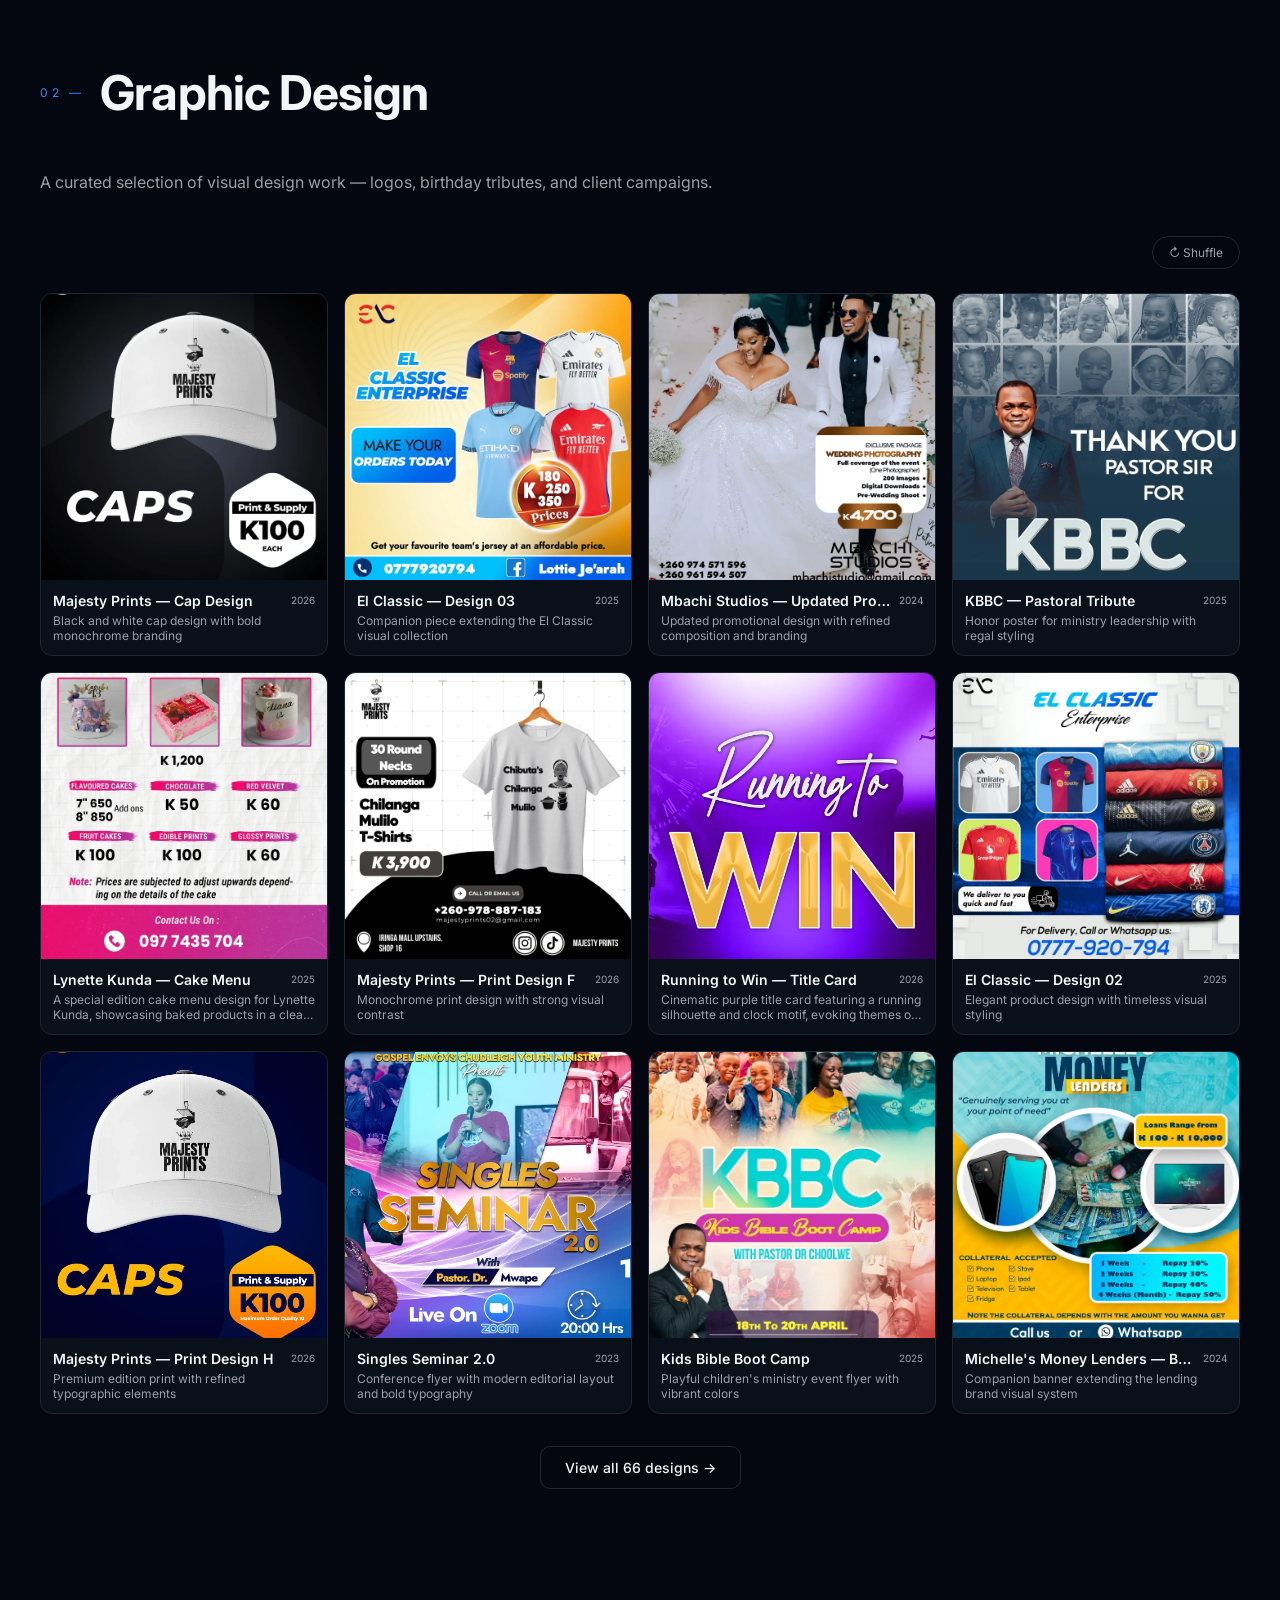
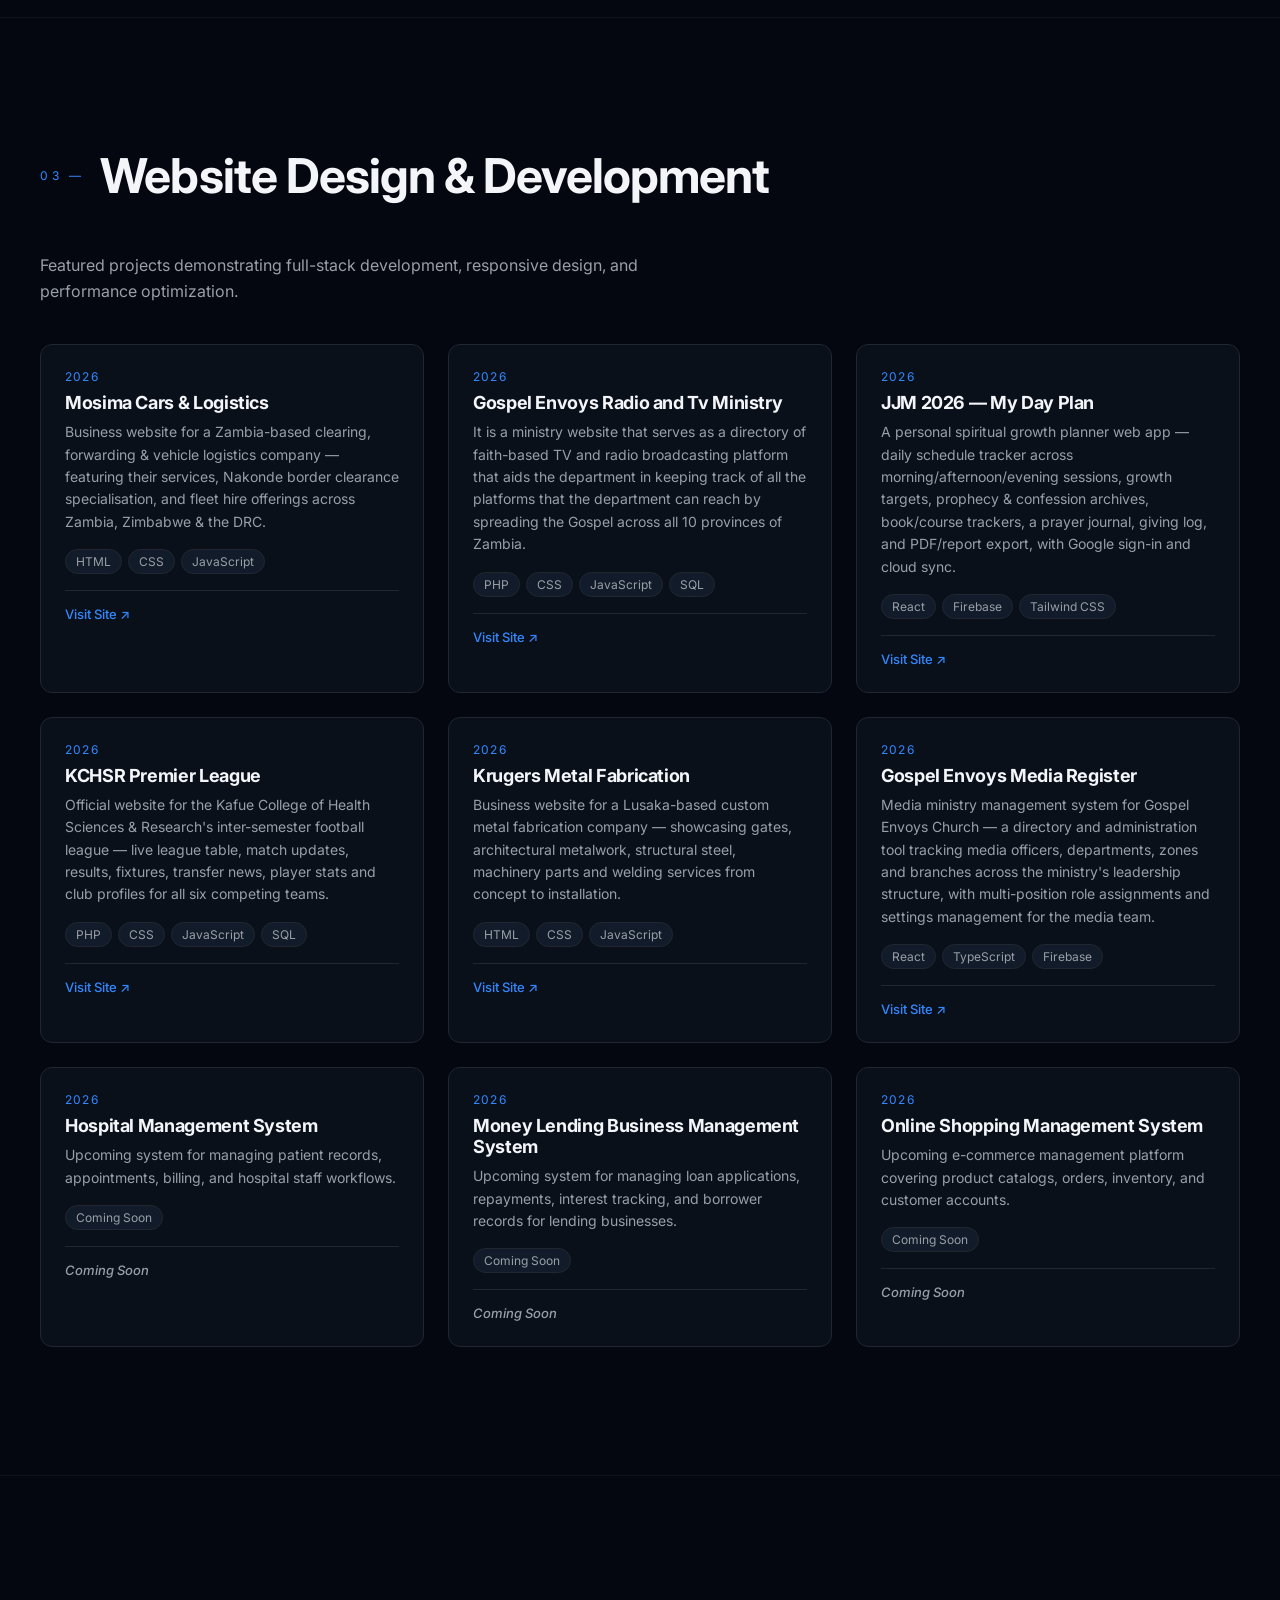
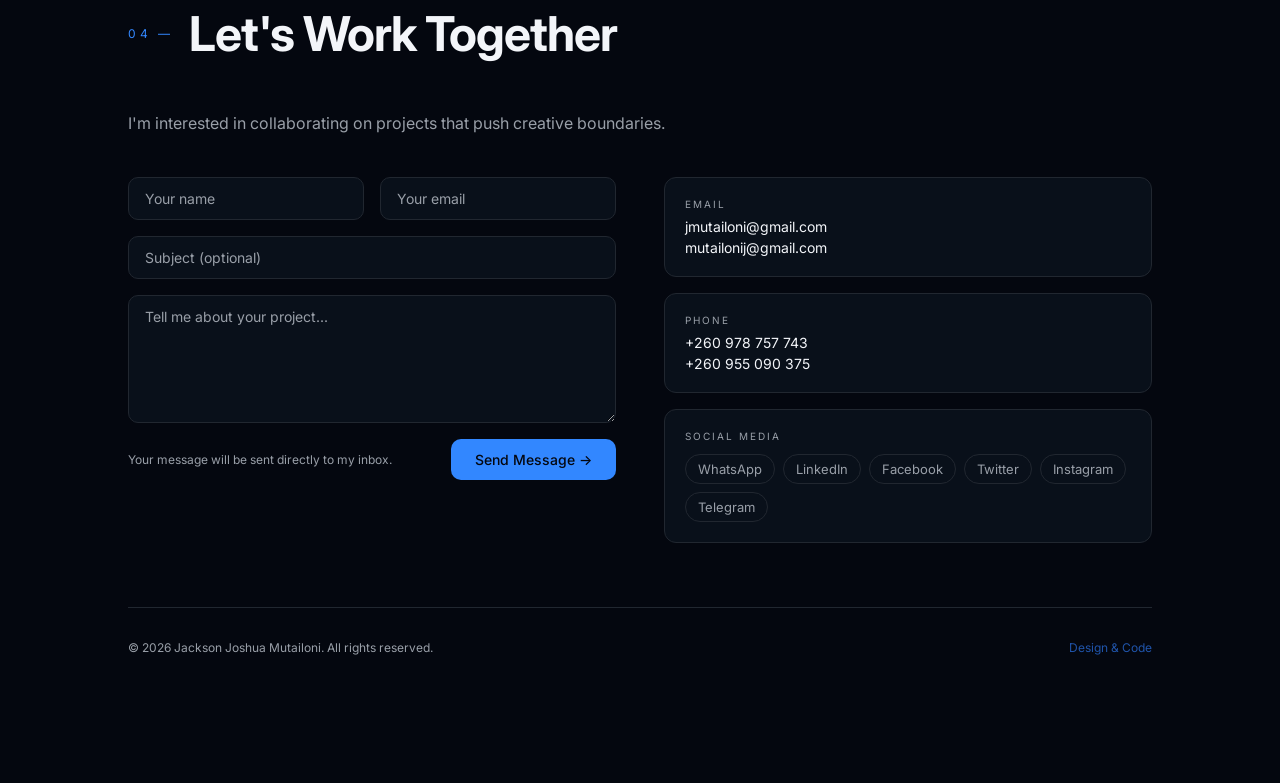
==== commit 5bdf33ba: "Add files via upload" ====
--- a/index.html
+++ b/index.html
@@ -24,6 +24,7 @@
       <nav class="nav">
         <a href="#work">Work</a>
         <a href="#about">About</a>
+        <a href="cv.html">CV</a>
         <a href="#contact">Contact</a>
       </nav>
     </div>
--- a/css/style.css
+++ b/css/style.css
@@ -225,6 +225,51 @@
 .footer-copy { font-size: 0.75rem; color: var(--muted-foreground); }
 .footer-tag { font-size: 0.75rem; color: oklch(0.65 0.22 260 / 0.6); }
 
+/* ── CV Page ── */
+.cv-layout { display: grid; grid-template-columns: 1fr; gap: 3rem; }
+@media (min-width: 900px) { .cv-layout { grid-template-columns: 18rem 1fr; align-items: start; } }
+.cv-sidebar { display: flex; flex-direction: column; gap: 1.5rem; }
+@media (min-width: 900px) { .cv-sidebar { position: sticky; top: 6rem; } }
+.cv-id-card { background: var(--card); border: 1px solid var(--border); border-radius: 0.75rem; padding: 1.75rem; }
+.cv-name { font-size: 1.25rem; font-weight: 700; margin-bottom: 0.25rem; }
+.cv-role { font-size: 0.8125rem; color: var(--primary); margin-bottom: 1.25rem; }
+.cv-meta-list { display: flex; flex-direction: column; gap: 0.6rem; }
+.cv-meta-row { display: flex; flex-direction: column; font-size: 0.8125rem; }
+.cv-meta-label { font-size: 0.6875rem; letter-spacing: 0.08em; text-transform: uppercase; color: var(--muted-foreground); margin-bottom: 0.125rem; }
+.cv-meta-value { color: var(--foreground); word-break: break-word; }
+.cv-meta-value a { color: var(--foreground); transition: color 0.2s; }
+.cv-meta-value a:hover { color: var(--primary); }
+.cv-actions { display: flex; flex-direction: column; gap: 0.75rem; }
+.cv-actions .btn-primary, .cv-actions .btn-outline { text-align: center; }
+.cv-main { display: flex; flex-direction: column; gap: 2.75rem; }
+.cv-block-heading { display: flex; align-items: center; gap: 0.75rem; margin-bottom: 1.25rem; }
+.cv-block-num { font-size: 0.75rem; letter-spacing: 0.3em; text-transform: uppercase; color: var(--primary); }
+.cv-block-title { font-size: 1.375rem; font-weight: 700; }
+.cv-timeline { display: flex; flex-direction: column; }
+.cv-timeline-item { position: relative; padding: 0 0 1.75rem 1.75rem; border-left: 1px solid var(--border); }
+.cv-timeline-item:last-child { padding-bottom: 0; }
+.cv-timeline-item::before { content: ''; position: absolute; left: -0.3125rem; top: 0.3rem; width: 0.625rem; height: 0.625rem; border-radius: 50%; background: var(--primary); box-shadow: 0 0 0 3px var(--background); }
+.cv-timeline-role { font-size: 1rem; font-weight: 600; color: var(--foreground); }
+.cv-timeline-org { font-size: 0.8125rem; color: var(--muted-foreground); margin-top: 0.125rem; }
+.cv-skills-group { margin-bottom: 1.5rem; }
+.cv-skills-group:last-child { margin-bottom: 0; }
+.cv-skills-group-title { font-size: 0.75rem; font-weight: 600; letter-spacing: 0.06em; text-transform: uppercase; color: var(--muted-foreground); margin-bottom: 0.75rem; }
+.cv-tag-list { display: flex; flex-wrap: wrap; gap: 0.5rem; }
+.cv-list-plain { display: flex; flex-direction: column; gap: 0.6rem; }
+.cv-list-plain li { font-size: 0.9375rem; color: var(--muted-foreground); padding-left: 1.25rem; position: relative; }
+.cv-list-plain li::before { content: '—'; position: absolute; left: 0; color: var(--primary); }
+.cv-referee-grid { display: grid; grid-template-columns: 1fr; gap: 1rem; }
+@media (min-width: 560px) { .cv-referee-grid { grid-template-columns: 1fr 1fr; } }
+.cv-referee-card { background: var(--card); border: 1px solid var(--border); border-radius: 0.75rem; padding: 1.25rem; }
+.cv-referee-name { font-weight: 600; font-size: 0.9375rem; }
+.cv-referee-title { font-size: 0.8125rem; color: var(--primary); margin-top: 0.125rem; }
+.cv-referee-org { font-size: 0.8125rem; color: var(--muted-foreground); margin-top: 0.125rem; }
+.cv-print-note { font-size: 0.75rem; color: var(--muted-foreground); margin-top: 0.5rem; }
+@media print {
+  .site-header, .back-link, .cv-actions { display: none !important; }
+  body { background: #fff; color: #000; }
+}
+
 /* ── Lightbox ── */
 .lightbox { position: fixed; inset: 0; z-index: 100; background: oklch(0.13 0.02 260 / 0.95); backdrop-filter: blur(12px); display: flex; align-items: center; justify-content: center; padding: 1rem; animation: fadeIn 0.2s ease; }
 @media (min-width: 768px) { .lightbox { padding: 2.5rem; } }
@@ -241,9 +286,9 @@
 }
 @media (min-width: 768px) { .lb-prev { left: 1.5rem; } .lb-next { right: 1.5rem; } }
 .lb-prev:hover, .lb-next:hover { background: var(--primary); color: var(--primary-foreground); }
-.lb-content { max-width: 64rem; max-height: 100%; display: flex; flex-direction: column; gap: 1rem; align-items: center; }
-.lb-img-wrap { position: relative; max-height: 80vh; max-width: 100%; overflow: hidden; border-radius: 0.75rem; display: flex; align-items: center; justify-content: center; touch-action: none; }
-.lb-img { max-height: 80vh; max-width: 100%; object-fit: contain; border-radius: 0.75rem; box-shadow: 0 25px 50px rgba(0,0,0,0.5); transition: transform 0.15s ease-out; user-select: none; -webkit-user-drag: none; }
+.lb-content { max-width: 64rem; max-height: 100%; min-width: 0; display: flex; flex-direction: column; gap: 1rem; align-items: center; }
+.lb-img-wrap { position: relative; max-height: 80vh; max-width: min(90vw, 64rem); min-width: 0; overflow: hidden; border-radius: 0.75rem; display: flex; align-items: center; justify-content: center; touch-action: none; }
+.lb-img { display: block; max-height: 80vh; max-width: min(90vw, 64rem); width: auto; height: auto; object-fit: contain; border-radius: 0.75rem; box-shadow: 0 25px 50px rgba(0,0,0,0.5); transition: transform 0.15s ease-out; user-select: none; -webkit-user-drag: none; }
 .lb-zoom-controls {
   position: absolute; bottom: 0.75rem; left: 50%; transform: translateX(-50%);
   display: flex; align-items: center; gap: 0.5rem;
